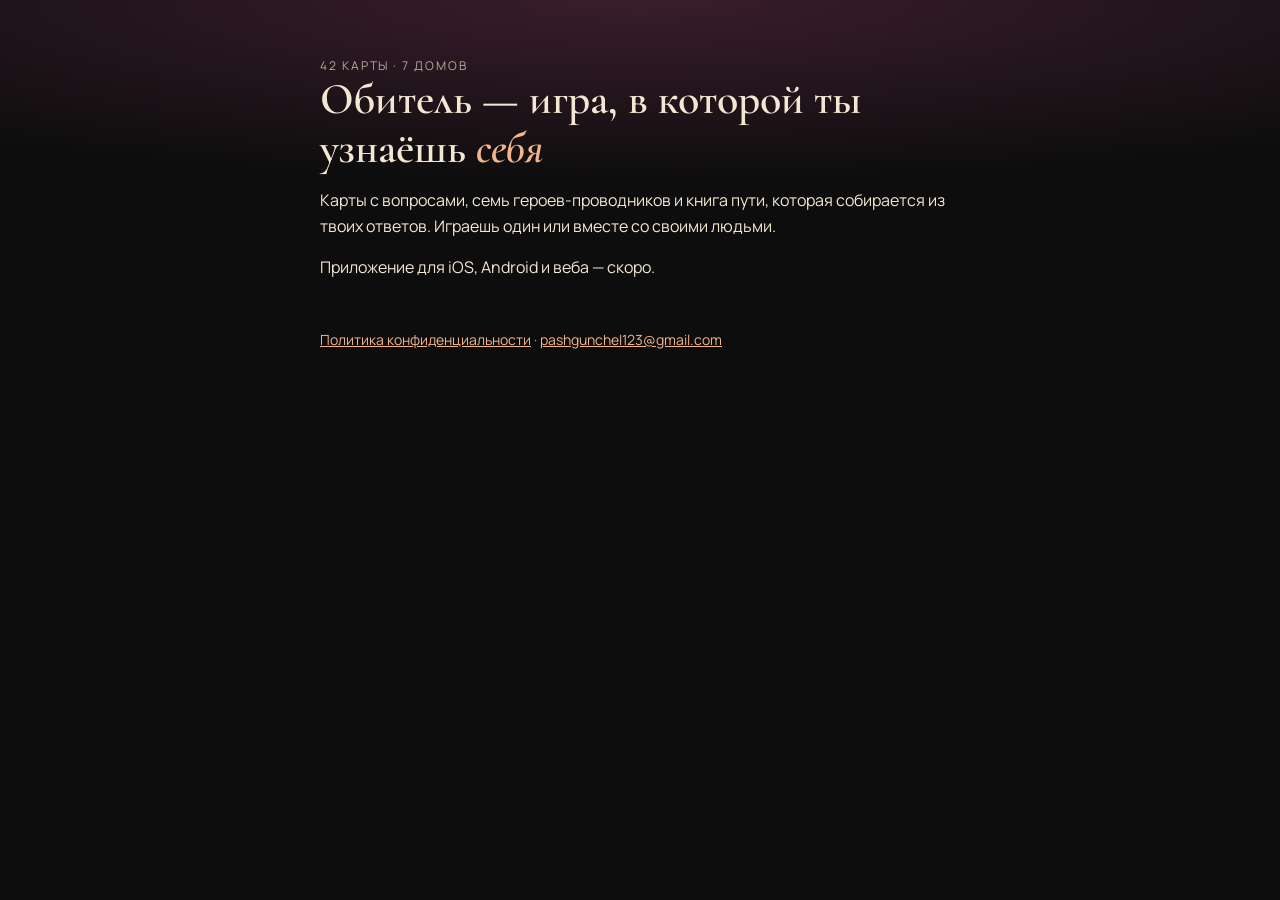
==== index.html @ 8a19c5bc "Сайт Обители и политика конфиденциальности Co-Authored-By: Claude Opus 5.5 <noreply@anthropic.com>" ====
<!doctype html><html lang="ru"><head><meta charset="utf-8"><meta name="viewport" content="width=device-width,initial-scale=1">
<title>Обитель</title><meta name="description" content="Обитель — игра, в которой ты узнаёшь себя и находишь своих людей.">
<link rel="preconnect" href="https://fonts.googleapis.com"><link href="https://fonts.googleapis.com/css2?family=Cormorant+Garamond:ital,wght@0,600;1,600&family=Manrope:wght@400;600&display=swap" rel="stylesheet">
<link rel="stylesheet" href="style.css"></head><body><main>
<div class="kick">42 карты · 7 домов</div>
<h1>Обитель — игра, в которой ты узнаёшь <em>себя</em></h1>
<p>Карты с вопросами, семь героев-проводников и книга пути, которая собирается из твоих ответов. Играешь один или вместе со своими людьми.</p>
<p>Приложение для iOS, Android и веба — скоро.</p>
<footer><a href="privacy.html">Политика конфиденциальности</a> · <a href="mailto:pashgunchel123@gmail.com">pashgunchel123@gmail.com</a></footer>
</main></body></html>
---- style.css ----
:root{--night:#0d0d0d;--cream:#f3e6d3;--text2:#b9a99a;--peach:#f4b48a;--wine:#3a1d2c}
*{box-sizing:border-box}html,body{margin:0;background:var(--night);color:var(--cream);font:16px/1.6 Manrope,system-ui,sans-serif}
body{background:radial-gradient(120% 60% at 50% 0%,var(--wine),var(--night) 70%)}
main{max-width:680px;margin:0 auto;padding:56px 20px 80px}
h1{font:600 44px/1.1 'Cormorant Garamond',Georgia,serif;margin:0 0 12px}h1 em{color:var(--peach)}
h2{font:600 24px/1.2 'Cormorant Garamond',Georgia,serif;margin:36px 0 8px;color:var(--peach)}
p,li{color:var(--cream)}.muted{color:var(--text2);font-size:14px}a{color:var(--peach)}
.kick{letter-spacing:.16em;text-transform:uppercase;font-size:12px;color:var(--text2)}
footer{margin-top:48px;color:var(--text2);font-size:14px}
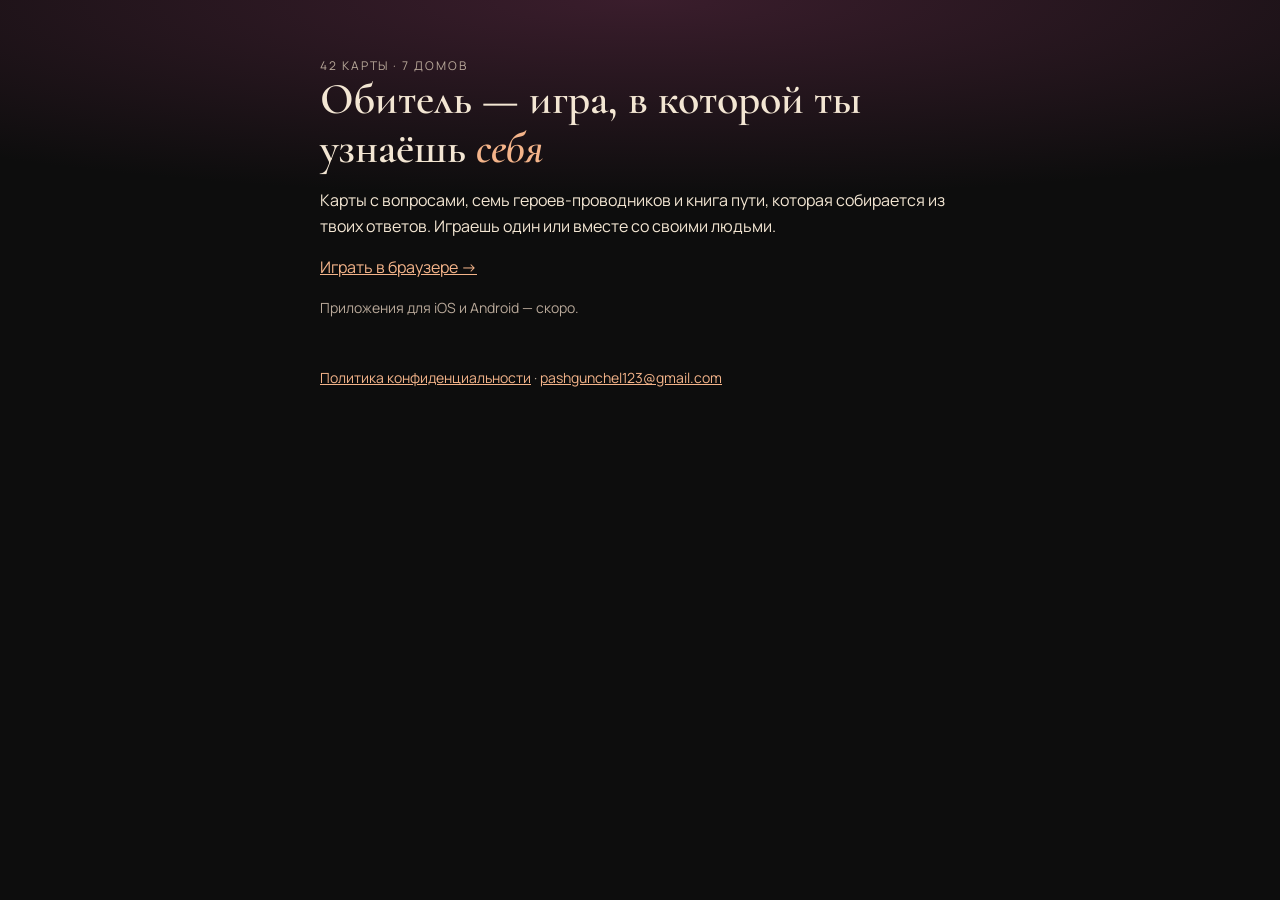
==== commit 9e56d002: "Веб-версия приложения: /app/ Co-Authored-By: Claude Opus 5.5 <noreply@anthropic.com>" ====
--- a/index.html
+++ b/index.html
@@ -5,6 +5,7 @@
 <div class="kick">42 карты · 7 домов</div>
 <h1>Обитель — игра, в которой ты узнаёшь <em>себя</em></h1>
 <p>Карты с вопросами, семь героев-проводников и книга пути, которая собирается из твоих ответов. Играешь один или вместе со своими людьми.</p>
-<p>Приложение для iOS, Android и веба — скоро.</p>
+<p><a href="app/">Играть в браузере →</a></p>
+<p class="muted">Приложения для iOS и Android — скоро.</p>
 <footer><a href="privacy.html">Политика конфиденциальности</a> · <a href="mailto:pashgunchel123@gmail.com">pashgunchel123@gmail.com</a></footer>
 </main></body></html>
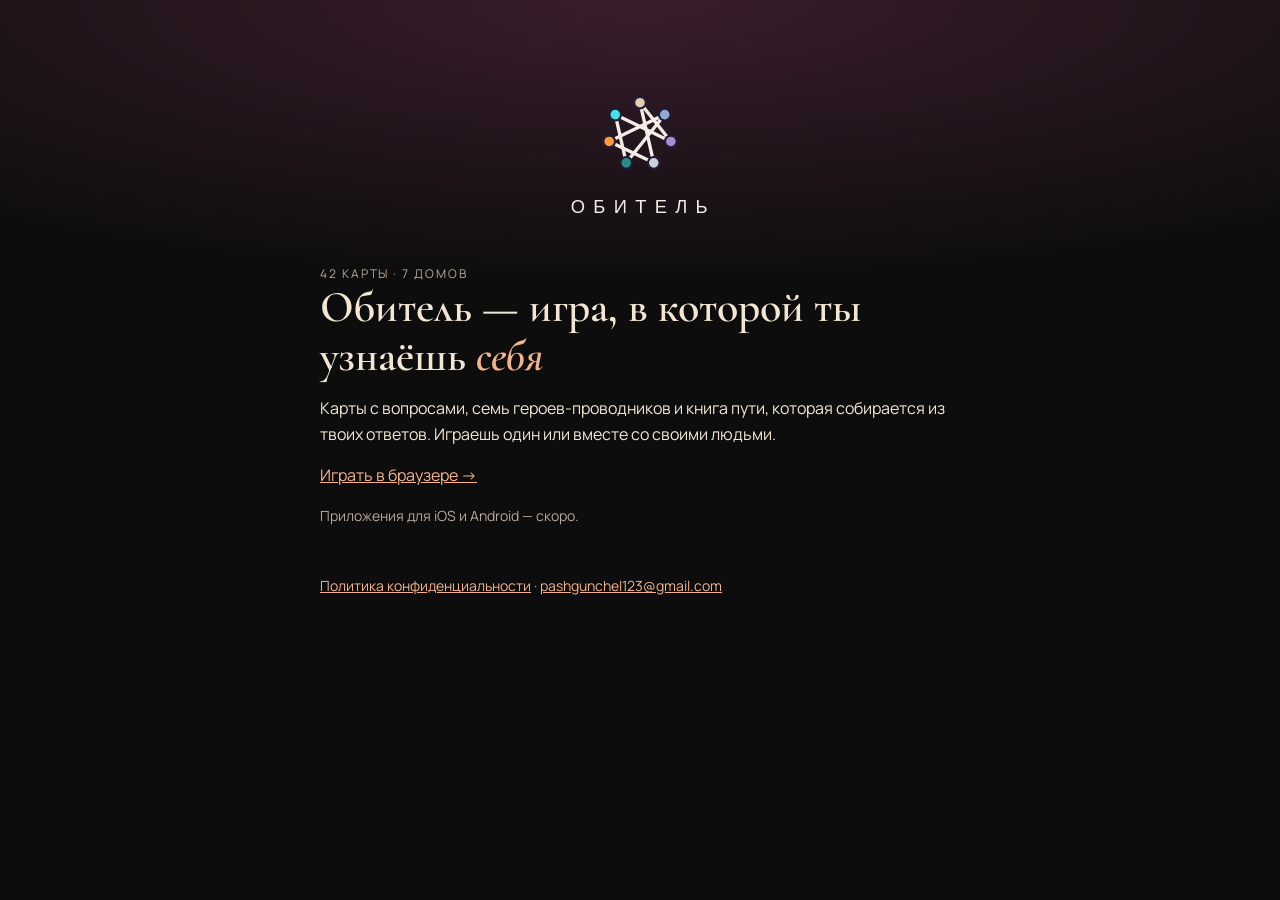
==== commit c6dad2f3: "Animated logo in header; app splash" ====
--- a/index.html
+++ b/index.html
@@ -1,7 +1,8 @@
 <!doctype html><html lang="ru"><head><meta charset="utf-8"><meta name="viewport" content="width=device-width,initial-scale=1">
 <title>Обитель</title><meta name="description" content="Обитель — игра, в которой ты узнаёшь себя и находишь своих людей.">
 <link rel="preconnect" href="https://fonts.googleapis.com"><link href="https://fonts.googleapis.com/css2?family=Cormorant+Garamond:ital,wght@0,600;1,600&family=Manrope:wght@400;600&display=swap" rel="stylesheet">
-<link rel="stylesheet" href="style.css"></head><body><main>
+<link rel="icon" href="favicon.png"><link rel="stylesheet" href="style.css"></head><body><main>
+<header class="brand"><svg class="logo" role="img" aria-label="Обитель" xmlns="http://www.w3.org/2000/svg" viewBox="0 0 240 240"><style>.line{stroke-dasharray:1;animation:draw 6.0s cubic-bezier(.3,.6,.3,1) infinite}.d{transform-box:fill-box;transform-origin:center}.wm{animation:wm 6.0s ease infinite}@keyframes draw{0%{stroke-dashoffset:1;opacity:1}36.67%{stroke-dashoffset:0;opacity:1}86.67%{stroke-dashoffset:0;opacity:1}98.33%,100%{stroke-dashoffset:0;opacity:0}}@keyframes p0{0%,5.00%{transform:scale(0);opacity:1}9.17%{transform:scale(1.3)}12.50%{transform:scale(1)}86.67%{transform:scale(1);opacity:1}98.33%,100%{transform:scale(1);opacity:0}}@keyframes h0{0%,12.50%{r:7px;opacity:0}13.33%{r:7px;opacity:.55}36.67%{r:18px;opacity:0}43.33%{r:7px;opacity:0}44.17%{r:7px;opacity:.55}67.50%{r:18px;opacity:0}100%{r:7px;opacity:0}}@keyframes p1{0%,8.67%{transform:scale(0);opacity:1}12.83%{transform:scale(1.3)}16.17%{transform:scale(1)}86.67%{transform:scale(1);opacity:1}98.33%,100%{transform:scale(1);opacity:0}}@keyframes h1{0%,16.17%{r:7px;opacity:0}17.00%{r:7px;opacity:.55}40.33%{r:18px;opacity:0}47.00%{r:7px;opacity:0}47.83%{r:7px;opacity:.55}71.17%{r:18px;opacity:0}100%{r:7px;opacity:0}}@keyframes p2{0%,12.33%{transform:scale(0);opacity:1}16.50%{transform:scale(1.3)}19.83%{transform:scale(1)}86.67%{transform:scale(1);opacity:1}98.33%,100%{transform:scale(1);opacity:0}}@keyframes h2{0%,19.83%{r:7px;opacity:0}20.67%{r:7px;opacity:.55}44.00%{r:18px;opacity:0}50.67%{r:7px;opacity:0}51.50%{r:7px;opacity:.55}74.83%{r:18px;opacity:0}100%{r:7px;opacity:0}}@keyframes p3{0%,16.00%{transform:scale(0);opacity:1}20.17%{transform:scale(1.3)}23.50%{transform:scale(1)}86.67%{transform:scale(1);opacity:1}98.33%,100%{transform:scale(1);opacity:0}}@keyframes h3{0%,23.50%{r:7px;opacity:0}24.33%{r:7px;opacity:.55}47.67%{r:18px;opacity:0}54.33%{r:7px;opacity:0}55.17%{r:7px;opacity:.55}78.50%{r:18px;opacity:0}100%{r:7px;opacity:0}}@keyframes p4{0%,19.67%{transform:scale(0);opacity:1}23.83%{transform:scale(1.3)}27.17%{transform:scale(1)}86.67%{transform:scale(1);opacity:1}98.33%,100%{transform:scale(1);opacity:0}}@keyframes h4{0%,27.17%{r:7px;opacity:0}28.00%{r:7px;opacity:.55}51.33%{r:18px;opacity:0}58.00%{r:7px;opacity:0}58.83%{r:7px;opacity:.55}82.17%{r:18px;opacity:0}100%{r:7px;opacity:0}}@keyframes p5{0%,23.33%{transform:scale(0);opacity:1}27.50%{transform:scale(1.3)}30.83%{transform:scale(1)}86.67%{transform:scale(1);opacity:1}98.33%,100%{transform:scale(1);opacity:0}}@keyframes h5{0%,30.83%{r:7px;opacity:0}31.67%{r:7px;opacity:.55}55.00%{r:18px;opacity:0}61.67%{r:7px;opacity:0}62.50%{r:7px;opacity:.55}85.83%{r:18px;opacity:0}100%{r:7px;opacity:0}}@keyframes p6{0%,27.00%{transform:scale(0);opacity:1}31.17%{transform:scale(1.3)}34.50%{transform:scale(1)}86.67%{transform:scale(1);opacity:1}98.33%,100%{transform:scale(1);opacity:0}}@keyframes h6{0%,34.50%{r:7px;opacity:0}35.33%{r:7px;opacity:.55}58.67%{r:18px;opacity:0}65.33%{r:7px;opacity:0}66.17%{r:7px;opacity:.55}86.67%{r:18px;opacity:0}100%{r:7px;opacity:0}}@keyframes wm{0%,36.67%{opacity:0;transform:translateY(6px)}50.00%{opacity:1;transform:none}86.67%{opacity:1}98.33%,100%{opacity:0}}</style><g transform="translate(60 34)"><path class="line" pathLength="1" d="M60 22 76.5 94.2 23 68.5 89.7 36.3 43.5 94.2 30.3 36.3 97 68.5Z" fill="none" stroke="#f4ece6" stroke-width="4" stroke-linejoin="round" stroke-linecap="round"/><circle cx="60" cy="22" r="7" fill="none" stroke="#e2cdb0" stroke-width="1.5" style="animation:h0 6.0s linear infinite"/><circle class="d" cx="60" cy="22" r="7" fill="#e2cdb0" stroke="#1f1733" stroke-width="2.5" style="animation:p0 6.0s ease-out infinite"/><circle cx="89.7" cy="36.3" r="7" fill="none" stroke="#8fa9cf" stroke-width="1.5" style="animation:h1 6.0s linear infinite"/><circle class="d" cx="89.7" cy="36.3" r="7" fill="#8fa9cf" stroke="#1f1733" stroke-width="2.5" style="animation:p1 6.0s ease-out infinite"/><circle cx="97" cy="68.5" r="7" fill="none" stroke="#a98bd6" stroke-width="1.5" style="animation:h2 6.0s linear infinite"/><circle class="d" cx="97" cy="68.5" r="7" fill="#a98bd6" stroke="#1f1733" stroke-width="2.5" style="animation:p2 6.0s ease-out infinite"/><circle cx="76.5" cy="94.2" r="7" fill="none" stroke="#c9d1d9" stroke-width="1.5" style="animation:h3 6.0s linear infinite"/><circle class="d" cx="76.5" cy="94.2" r="7" fill="#c9d1d9" stroke="#1f1733" stroke-width="2.5" style="animation:p3 6.0s ease-out infinite"/><circle cx="43.5" cy="94.2" r="7" fill="none" stroke="#2f8a86" stroke-width="1.5" style="animation:h4 6.0s linear infinite"/><circle class="d" cx="43.5" cy="94.2" r="7" fill="#2f8a86" stroke="#1f1733" stroke-width="2.5" style="animation:p4 6.0s ease-out infinite"/><circle cx="23" cy="68.5" r="7" fill="none" stroke="#ff9a3c" stroke-width="1.5" style="animation:h5 6.0s linear infinite"/><circle class="d" cx="23" cy="68.5" r="7" fill="#ff9a3c" stroke="#1f1733" stroke-width="2.5" style="animation:p5 6.0s ease-out infinite"/><circle cx="30.3" cy="36.3" r="7" fill="none" stroke="#3fe3e8" stroke-width="1.5" style="animation:h6 6.0s linear infinite"/><circle class="d" cx="30.3" cy="36.3" r="7" fill="#3fe3e8" stroke="#1f1733" stroke-width="2.5" style="animation:p6 6.0s ease-out infinite"/></g><text class="wm" x="124" y="188" text-anchor="middle" font-family="Oswald, 'Arial Narrow', sans-serif" font-size="22" letter-spacing="10" fill="#f4ece6">ОБИТЕЛЬ</text></svg></header>
 <div class="kick">42 карты · 7 домов</div>
 <h1>Обитель — игра, в которой ты узнаёшь <em>себя</em></h1>
 <p>Карты с вопросами, семь героев-проводников и книга пути, которая собирается из твоих ответов. Играешь один или вместе со своими людьми.</p>
--- a/style.css
+++ b/style.css
@@ -7,3 +7,6 @@
 p,li{color:var(--cream)}.muted{color:var(--text2);font-size:14px}a{color:var(--peach)}
 .kick{letter-spacing:.16em;text-transform:uppercase;font-size:12px;color:var(--text2)}
 footer{margin-top:48px;color:var(--text2);font-size:14px}
+
+.brand{display:flex;justify-content:center;margin:0 0 8px}
+.brand .logo{width:200px;height:200px;max-width:60vw;max-height:60vw}
